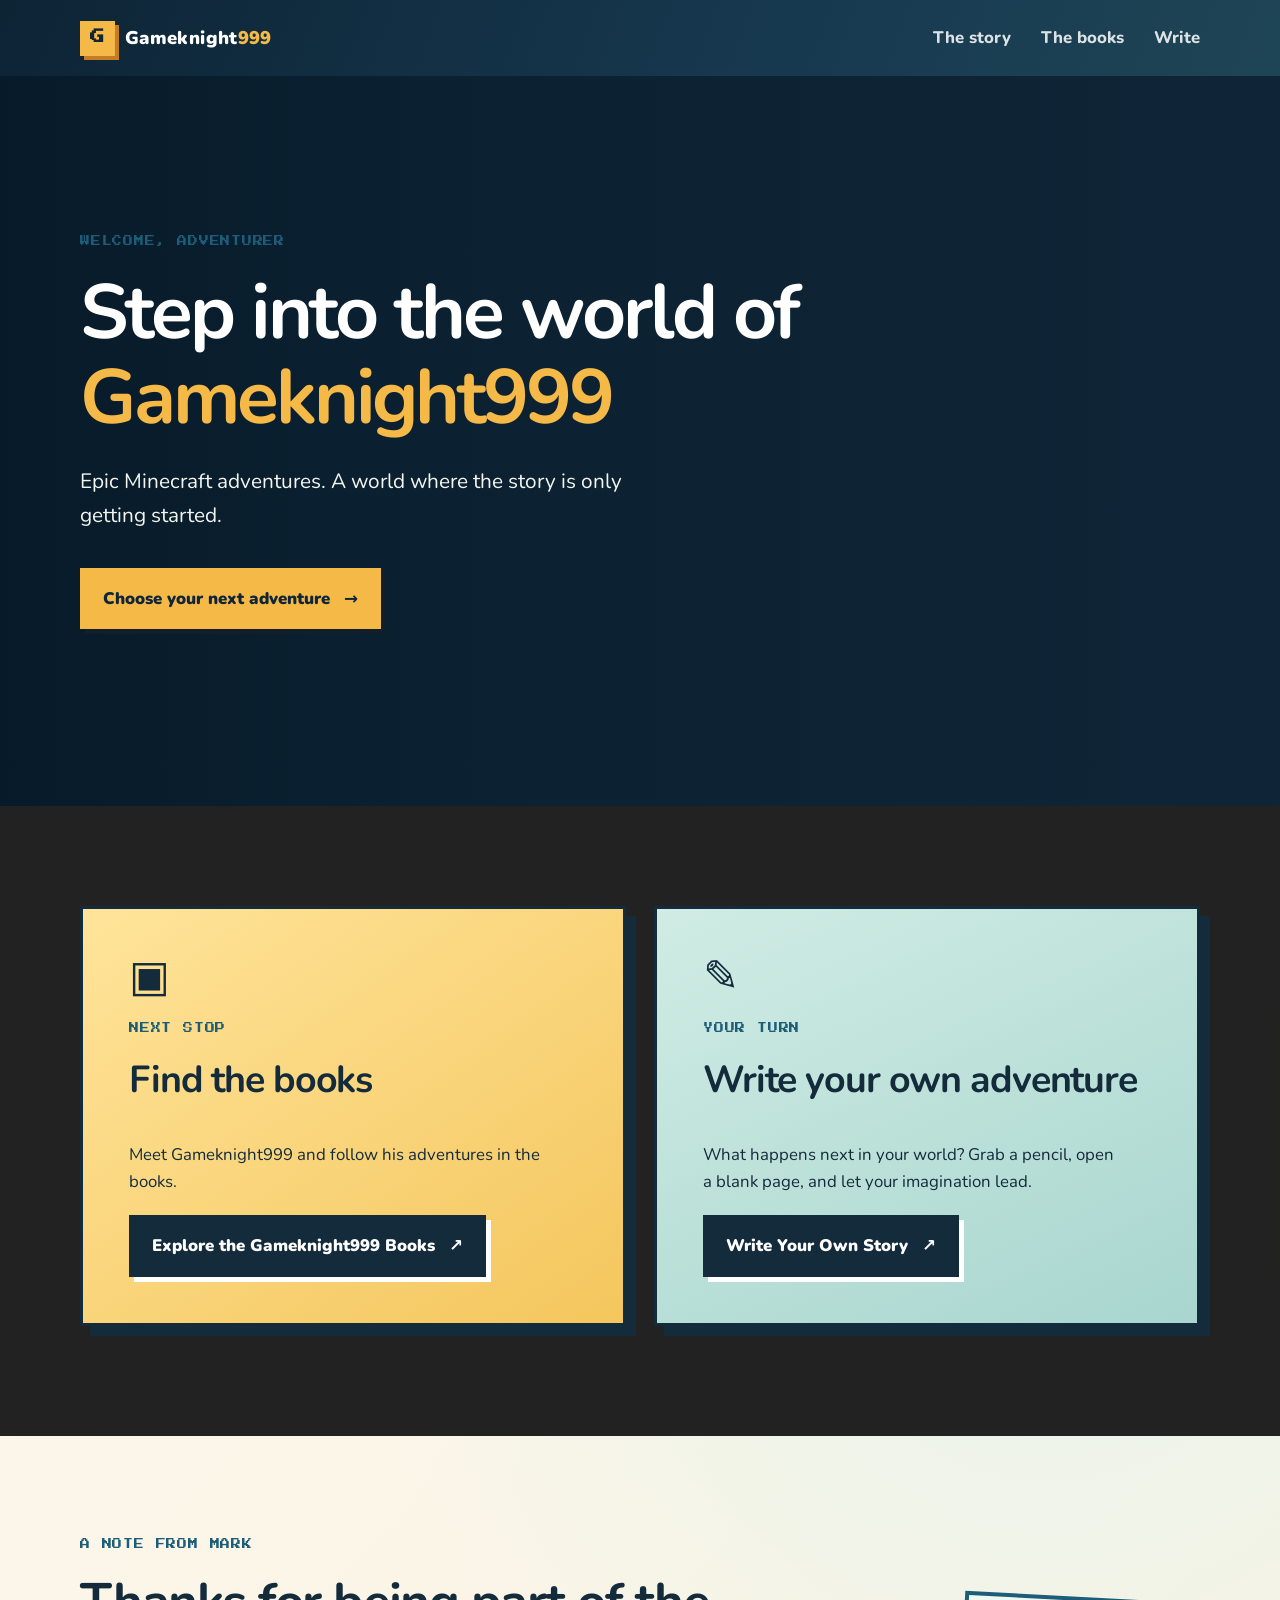
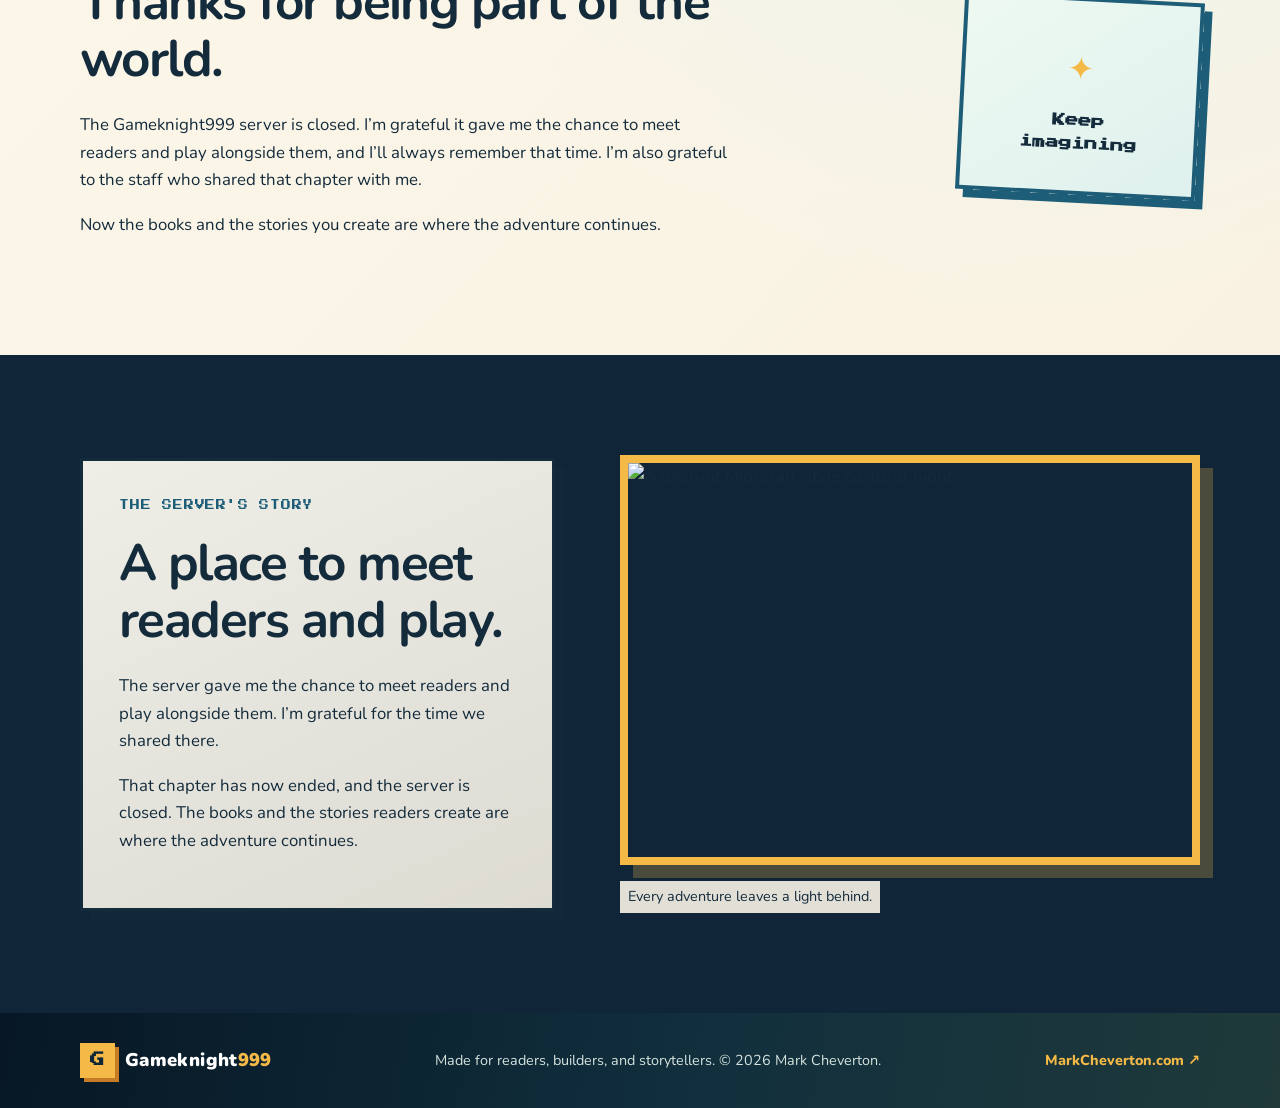
==== public/index.html @ 94f299b8 "Serve static site from public directory" ====
<!doctype html>
<html lang="en">
  <head>
    <meta charset="UTF-8" />
    <meta name="viewport" content="width=device-width, initial-scale=1.0" />
    <meta name="description" content="The home of Gameknight999 readers, stories, and adventures beyond the server." />
    <title>Gameknight999 | The adventures aren't over</title>
    <link rel="preconnect" href="https://fonts.googleapis.com" />
    <link rel="preconnect" href="https://fonts.gstatic.com" crossorigin />
    <link href="https://fonts.googleapis.com/css2?family=Nunito:wght@500;700;800;900&family=Press+Start+2P&display=swap" rel="stylesheet" />
    <link rel="stylesheet" href="styles.css" />
  </head>
  <body>
    <header class="site-header">
      <a class="brand" href="#top" aria-label="Gameknight999 home"><span class="brand-mark">G</span><span>Gameknight<span class="brand-number">999</span></span></a>
      <nav aria-label="Main navigation">
        <a href="#story">The story</a>
        <a href="#books">The books</a>
        <a href="#write">Write</a>
      </nav>
    </header>

    <main id="top">
      <section class="hero">
        <div class="hero-image" role="img" aria-label="Minecraft-style landscape at sunrise"></div>
        <div class="hero-content shell">
          <p class="eyebrow">Welcome, adventurer</p>
          <h1>Step into the world of <span>Gameknight999</span></h1>
          <p class="hero-copy">Epic Minecraft adventures. A world where the story is only getting started.</p>
          <a class="button button-gold" href="#books">Choose your next adventure <span aria-hidden="true">→</span></a>
        </div>
      </section>

      <section class="cards-section" aria-label="Keep exploring">
        <div class="cards shell">
          <article class="feature-card books" id="books">
            <div class="card-icon" aria-hidden="true">▣</div>
            <p class="eyebrow">Next stop</p>
            <h2>Find the books</h2>
            <p>Meet Gameknight999 and follow his adventures in the books.</p>
            <a class="button button-dark" href="https://www.markcheverton.com/books" target="_blank" rel="noreferrer">Explore the Gameknight999 Books <span aria-hidden="true">↗</span></a>
          </article>
          <article class="feature-card writing" id="write">
            <div class="card-icon" aria-hidden="true">✎</div>
            <p class="eyebrow">Your turn</p>
            <h2>Write your own adventure</h2>
            <p>What happens next in your world? Grab a pencil, open a blank page, and let your imagination lead.</p>
            <a class="button button-dark" href="https://www.markcheverton.com/fanfic" target="_blank" rel="noreferrer">Write Your Own Story <span aria-hidden="true">↗</span></a>
          </article>
        </div>
      </section>

      <section class="intro shell" aria-labelledby="welcome-heading">
        <div class="intro-card">
          <p class="eyebrow">A note from Mark</p>
          <h2 id="welcome-heading">Thanks for being part of the world.</h2>
          <p>The Gameknight999 server is closed. I’m grateful it gave me the chance to meet readers and play alongside them, and I’ll always remember that time. I’m also grateful to the staff who shared that chapter with me.</p>
          <p>Now the books and the stories you create are where the adventure continues.</p>
        </div>
        <div class="pixel-note" aria-hidden="true"><span>✦</span><strong>Keep<br />imagining</strong></div>
      </section>

      <section class="story section-dark" id="story" aria-labelledby="story-heading">
        <div class="shell story-grid">
          <div>
            <p class="eyebrow eyebrow-light">The server's story</p>
            <h2 id="story-heading">A place to meet readers and play.</h2>
            <p>The server gave me the chance to meet readers and play alongside them. I’m grateful for the time we shared there.</p>
            <p>That chapter has now ended, and the server is closed. The books and the stories readers create are where the adventure continues.</p>
          </div>
          <figure class="story-image"><img src="/images/allinonemovie-minecraft-1106253_1920.png" alt="A torch-lit Minecraft-style castle at night" loading="lazy" /><figcaption>Every adventure leaves a light behind.</figcaption></figure>
        </div>
      </section>
    </main>

    <footer class="site-footer">
      <div class="shell footer-inner"><a class="brand" href="https://www.markcheverton.com" target="_blank" rel="noreferrer"><span class="brand-mark">G</span><span>Gameknight<span class="brand-number">999</span></span></a><p>Made for readers, builders, and storytellers. © 2026 Mark Cheverton.</p><a href="https://www.markcheverton.com" target="_blank" rel="noreferrer">MarkCheverton.com ↗</a></div>
    </footer>
  </body>
</html>
---- public/styles.css ----
:root {
  --ink: #142b3c; --navy: #102638; --blue: #1d5d78; --sky: #dff1ee;
  --gold: #f5b947; --cream: #fff9ec; --white: #fff;
  --shadow: 0 18px 45px rgba(15, 45, 61, .14);
}
* { box-sizing: border-box; }
html { scroll-behavior: smooth; }
body { margin: 0; color: var(--ink); background: radial-gradient(circle at 82% 45%, #e9f4ec 0, transparent 38%), linear-gradient(135deg, #fffaf0, #f7f0df); font-family: Nunito, system-ui, sans-serif; font-size: 1.05rem; line-height: 1.65; }
a { color: inherit; }
.shell { width: min(1120px, calc(100% - 40px)); margin: auto; }
.site-header { height: 76px; background: linear-gradient(110deg, #0d2435, #173950 62%, #1e4555); color: #fff; display: flex; align-items: center; justify-content: space-between; padding: 0 max(20px, calc((100% - 1120px) / 2)); position: relative; z-index: 2; }
.brand { font-weight: 900; text-decoration: none; display: flex; align-items: center; gap: 10px; font-size: 1.15rem; letter-spacing: .02em; }
.brand-mark { display: grid; place-items: center; width: 35px; height: 35px; background: var(--gold); color: var(--navy); font-family: "Press Start 2P", monospace; font-size: .9rem; box-shadow: 4px 4px 0 #c57c25; }
.brand-number { color: var(--gold); }
nav { display: flex; gap: 30px; font-weight: 800; } nav a { text-decoration: none; opacity: .85; } nav a:hover { color: var(--gold); opacity: 1; }
.hero { min-height: 730px; position: relative; overflow: hidden; color: white; background: var(--navy); display: grid; align-items: center; }
.hero-image { position: absolute; inset: 0; background-image: linear-gradient(90deg, rgba(5,24,39,.82) 0%, rgba(9,31,46,.56) 43%, rgba(9,31,46,.1) 100%), url("/images/manddi-minecraft-6917341.jpg"); background-position: center; background-size: cover; background-attachment: fixed; }
.hero-content { position: relative; padding: 105px 0 125px; }
.eyebrow { font-family: "Press Start 2P", monospace; font-size: .62rem; letter-spacing: .08em; text-transform: uppercase; color: var(--blue); margin: 0 0 22px; } .eyebrow-light { color: var(--gold); }
h1, h2 { line-height: 1.1; margin: 0 0 24px; } h1 { font-size: clamp(2.7rem, 6vw, 5.8rem); max-width: 900px; letter-spacing: -.04em; } h1 span { color: var(--gold); } h2 { font-size: clamp(2rem, 4vw, 3.5rem); letter-spacing: -.03em; }
.hero-copy { max-width: 570px; font-size: 1.3rem; margin: 0 0 35px; color: #f4f5ee; }
.button { display: inline-flex; align-items: center; gap: 14px; padding: 14px 20px; font-weight: 900; text-decoration: none; border: 3px solid var(--ink); box-shadow: 5px 5px 0 var(--ink); transition: transform .15s, box-shadow .15s; } .button:hover { transform: translate(3px,3px); box-shadow: 2px 2px 0 var(--ink); } .button-gold { background: var(--gold); color: var(--navy); border-color: var(--gold); box-shadow: 5px 5px 0 #111f2a; }
.intro { display: grid; grid-template-columns: 1fr 240px; gap: 70px; align-items: center; padding-top: 100px; padding-bottom: 100px; } .intro-card { max-width: 700px; } .intro-card p { max-width: 650px; }
.pixel-note { background: linear-gradient(145deg, #edf9f1, var(--sky)); padding: 35px 25px; text-align: center; transform: rotate(3deg); border: 4px solid var(--blue); box-shadow: 8px 8px 0 var(--blue); font-family: "Press Start 2P", monospace; font-size: .82rem; line-height: 1.8; } .pixel-note span { display: block; color: var(--gold); font-size: 2rem; margin-bottom: 15px; }
.section-dark { background: var(--navy); color: white; } .story { position: relative; color: var(--ink); background-image: linear-gradient(90deg, rgba(255,249,236,.36), rgba(255,249,236,.12)), url("/images/Quiet voxel horizons for stories.png"); background-position: center; background-size: cover; background-attachment: fixed; } .story-grid { display: grid; grid-template-columns: .9fr 1.1fr; gap: 65px; align-items: center; padding-top: 100px; padding-bottom: 100px; } .story-grid > div { background: linear-gradient(155deg, rgba(255,253,244,.93), rgba(255,249,236,.86)); border: 3px solid var(--ink); padding: 36px; box-shadow: 10px 10px 0 rgba(20,43,60,.3); } .story .eyebrow { color: var(--blue); } .story p { color: var(--ink); max-width: 560px; } .story-image { margin: 0; } .story-image img { width: 100%; min-height: 410px; object-fit: cover; display: block; border: 8px solid var(--gold); box-shadow: 13px 13px 0 rgba(245,185,71,.25); } .story figcaption { display: inline-block; padding: 4px 8px; background: rgba(255,249,236,.88); color: var(--ink); font-size: .9rem; margin-top: 16px; }
.cards-section { position: relative; background: #2a241f url("/images/allinonemovie-minecraft-1106262_1920.png") center / cover no-repeat fixed; }
.cards-section::before { content: ""; position: absolute; inset: 0; background: rgba(15, 30, 37, .3); }
.cards { position: relative; display: grid; grid-template-columns: 1fr 1fr; gap: 28px; padding-top: 100px; padding-bottom: 110px; } .feature-card { padding: 46px; min-height: 420px; display: flex; flex-direction: column; align-items: flex-start; border: 3px solid var(--ink); box-shadow: 10px 10px 0 var(--ink); } .feature-card h2 { font-size: 2.35rem; } .feature-card p:not(.eyebrow) { max-width: 420px; } .books { background: linear-gradient(145deg, #ffe49a, #f4c65d); } .writing { background: linear-gradient(155deg, #d0ece4, #a8d6cf); } .card-icon { font-size: 2.7rem; line-height: 1; margin-bottom: 22px; } .button-dark { margin-top: auto; background: var(--ink); color: white; border-color: var(--ink); box-shadow: 5px 5px 0 #fff; } .button-dark:hover { box-shadow: 2px 2px 0 #fff; }
.site-footer { background: linear-gradient(100deg, #071725, #112f3d 55%, #203a3a); color: #d5e3df; padding: 30px 0; } .footer-inner { display: flex; align-items: center; justify-content: space-between; gap: 25px; font-size: .9rem; } .footer-inner .brand { color: #fff; } .footer-inner p { margin: 0; } .footer-inner > a:last-child { color: var(--gold); font-weight: 800; text-decoration: none; white-space: nowrap; }
@media (max-width: 760px) { .site-header { height: auto; min-height: 72px; gap: 15px; padding: 15px 20px; align-items: flex-start; } .site-header nav { gap: 12px; font-size: .85rem; flex-wrap: wrap; justify-content: flex-end; } .hero { min-height: 650px; } .hero-image { background-position: 62% center; } .hero-content { padding-top: 90px; padding-bottom: 90px; } .intro, .story-grid, .cards { grid-template-columns: 1fr; gap: 40px; } .intro { padding-top: 70px; padding-bottom: 75px; } .pixel-note { max-width: 250px; margin: auto; } .story-grid { padding-top: 70px; padding-bottom: 75px; } .story-image img { min-height: 280px; } .cards { padding-top: 70px; padding-bottom: 80px; } .feature-card { min-height: 370px; padding: 30px; } .footer-inner { flex-direction: column; align-items: flex-start; gap: 14px; } .footer-inner p { order: 3; } .footer-inner > a:last-child { white-space: normal; } }
@media (max-width: 760px), (prefers-reduced-motion: reduce) { .hero-image, .cards-section, .story { background-attachment: scroll; } }
@media (prefers-reduced-motion: reduce) { html { scroll-behavior: auto; } }
@media (max-width: 760px) { .story-grid > div { padding: 26px; } }
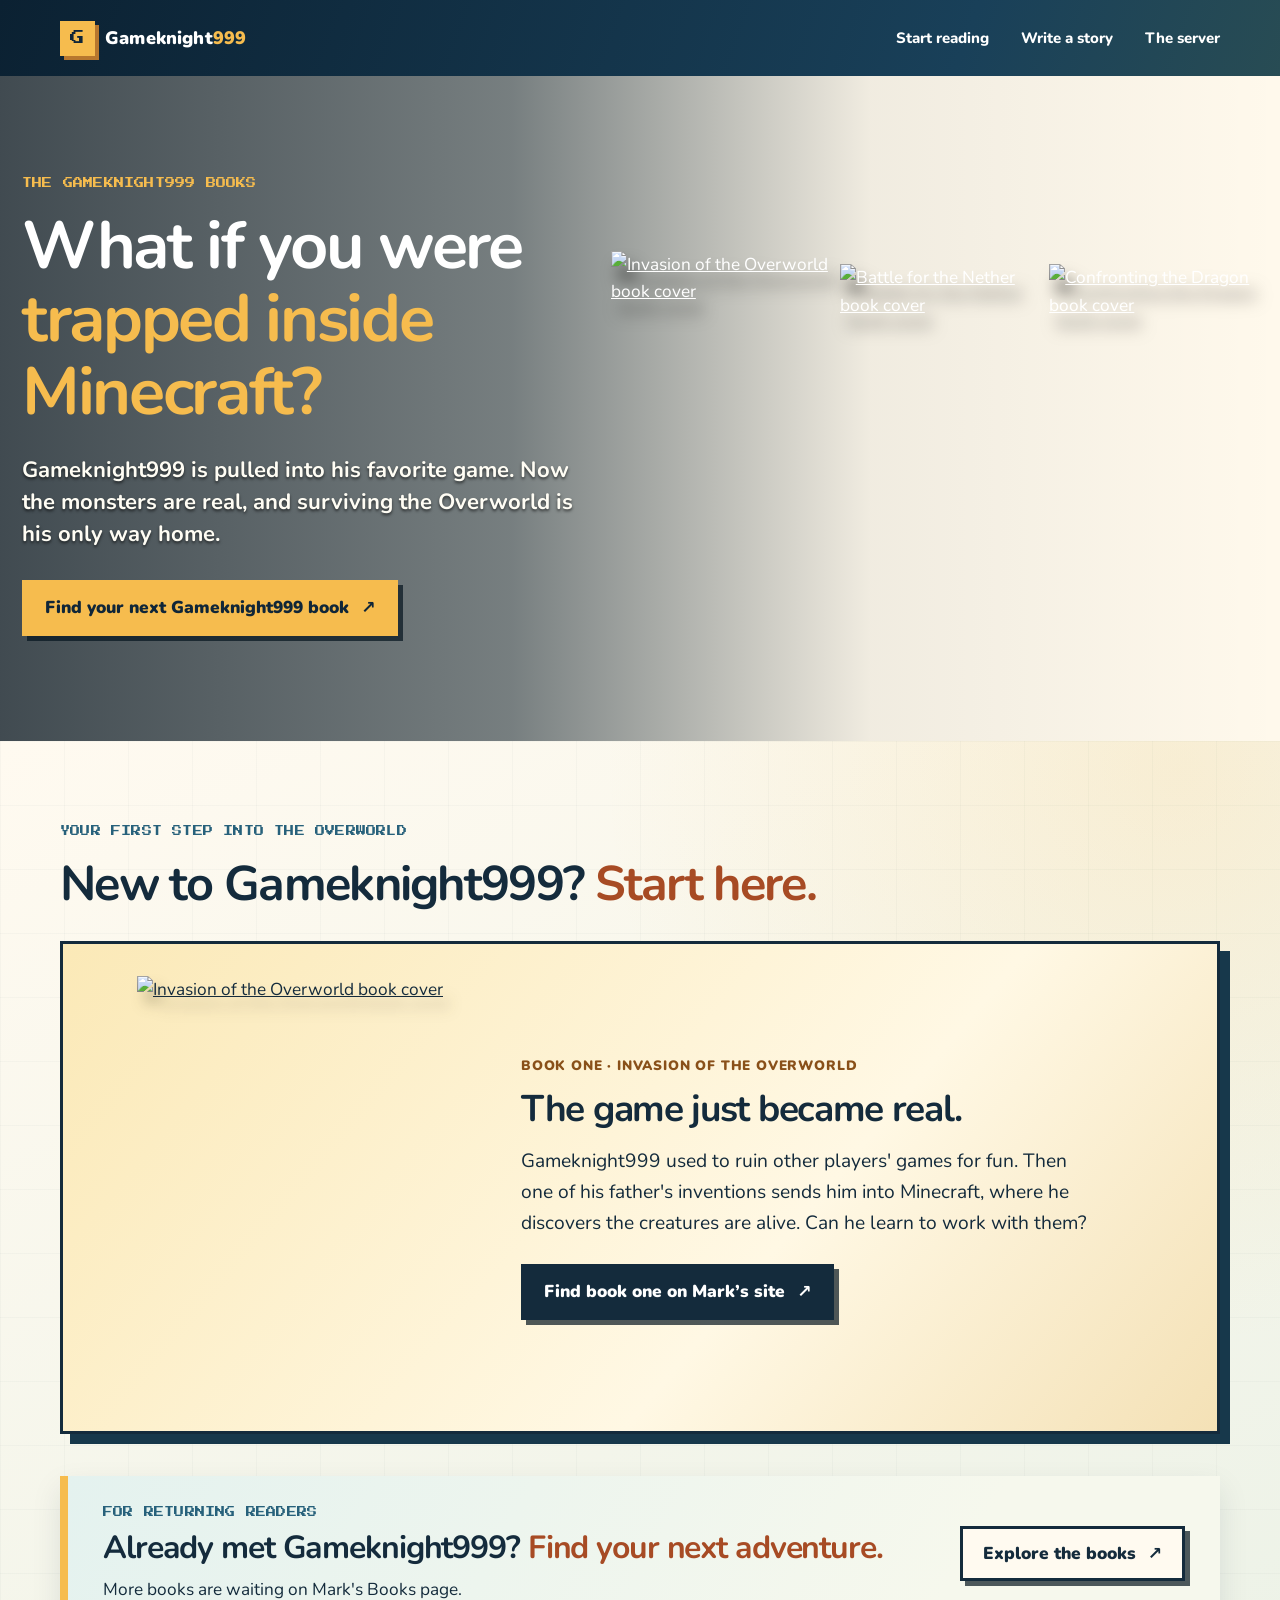
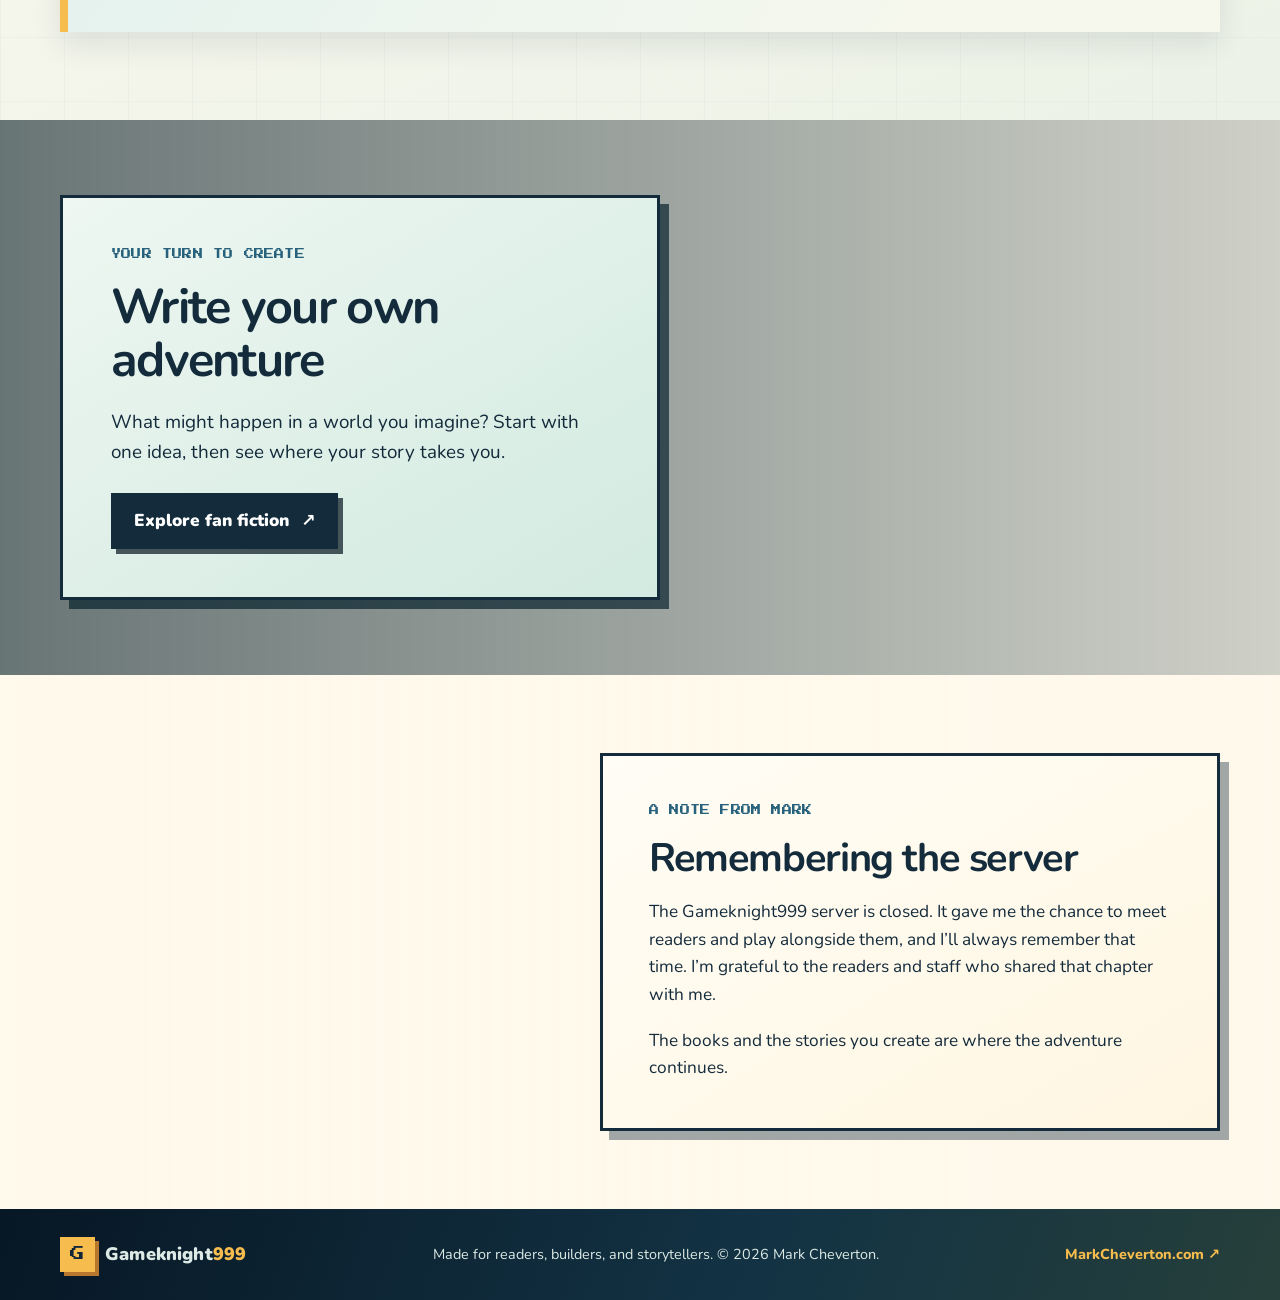
==== commit cbabd3d0: "Feature Gameknight999 books on homepage" ====
--- a/public/index.html
+++ b/public/index.html
@@ -1,80 +1,70 @@
 <!doctype html>
 <html lang="en">
-  <head>
-    <meta charset="UTF-8" />
-    <meta name="viewport" content="width=device-width, initial-scale=1.0" />
-    <meta name="description" content="The home of Gameknight999 readers, stories, and adventures beyond the server." />
-    <title>Gameknight999 | The adventures aren't over</title>
-    <link rel="preconnect" href="https://fonts.googleapis.com" />
-    <link rel="preconnect" href="https://fonts.gstatic.com" crossorigin />
-    <link href="https://fonts.googleapis.com/css2?family=Nunito:wght@500;700;800;900&family=Press+Start+2P&display=swap" rel="stylesheet" />
-    <link rel="stylesheet" href="styles.css" />
-  </head>
-  <body>
-    <header class="site-header">
-      <a class="brand" href="#top" aria-label="Gameknight999 home"><span class="brand-mark">G</span><span>Gameknight<span class="brand-number">999</span></span></a>
-      <nav aria-label="Main navigation">
-        <a href="#story">The story</a>
-        <a href="#books">The books</a>
-        <a href="#write">Write</a>
-      </nav>
-    </header>
-
-    <main id="top">
-      <section class="hero">
-        <div class="hero-image" role="img" aria-label="Minecraft-style landscape at sunrise"></div>
-        <div class="hero-content shell">
-          <p class="eyebrow">Welcome, adventurer</p>
-          <h1>Step into the world of <span>Gameknight999</span></h1>
-          <p class="hero-copy">Epic Minecraft adventures. A world where the story is only getting started.</p>
-          <a class="button button-gold" href="#books">Choose your next adventure <span aria-hidden="true">→</span></a>
+<head>
+  <meta charset="UTF-8" />
+  <meta name="viewport" content="width=device-width, initial-scale=1.0" />
+  <meta name="description" content="Meet Gameknight999: a gamer pulled into a world where the monsters are real. Discover the books by Mark Cheverton." />
+  <title>Gameknight999 | Find your next book</title>
+  <link rel="preconnect" href="https://fonts.googleapis.com" />
+  <link rel="preconnect" href="https://fonts.gstatic.com" crossorigin />
+  <link href="https://fonts.googleapis.com/css2?family=Nunito:wght@500;700;800;900&family=Press+Start+2P&display=swap" rel="stylesheet" />
+  <link rel="stylesheet" href="styles.css" />
+</head>
+<body>
+  <header class="site-header">
+    <a class="brand" href="#top" aria-label="Gameknight999 home"><span class="brand-mark">G</span><span>Gameknight<span class="brand-number">999</span></span></a>
+    <nav aria-label="Main navigation"><a href="#books">Start reading</a><a href="#write">Write a story</a><a href="#server">The server</a></nav>
+  </header>
+  <main id="top">
+    <section class="hero" aria-labelledby="hero-heading">
+      <div class="shell hero-grid">
+        <div class="hero-content">
+          <p class="eyebrow eyebrow-gold">The Gameknight999 books</p>
+          <h1 id="hero-heading">What if you were <span>trapped inside Minecraft?</span></h1>
+          <p class="hero-copy">Gameknight999 is pulled into his favorite game. Now the monsters are real, and surviving the Overworld is his only way home.</p>
+          <a class="button button-gold" href="https://www.markcheverton.com/books">Find your next Gameknight999 book <span aria-hidden="true">↗</span></a>
         </div>
-      </section>
-
-      <section class="cards-section" aria-label="Keep exploring">
-        <div class="cards shell">
-          <article class="feature-card books" id="books">
-            <div class="card-icon" aria-hidden="true">▣</div>
-            <p class="eyebrow">Next stop</p>
-            <h2>Find the books</h2>
-            <p>Meet Gameknight999 and follow his adventures in the books.</p>
-            <a class="button button-dark" href="https://www.markcheverton.com/books" target="_blank" rel="noreferrer">Explore the Gameknight999 Books <span aria-hidden="true">↗</span></a>
-          </article>
-          <article class="feature-card writing" id="write">
-            <div class="card-icon" aria-hidden="true">✎</div>
-            <p class="eyebrow">Your turn</p>
-            <h2>Write your own adventure</h2>
-            <p>What happens next in your world? Grab a pencil, open a blank page, and let your imagination lead.</p>
-            <a class="button button-dark" href="https://www.markcheverton.com/fanfic" target="_blank" rel="noreferrer">Write Your Own Story <span aria-hidden="true">↗</span></a>
-          </article>
+        <div class="hero-books" aria-label="The first three Gameknight999 book covers">
+          <a class="cover cover-one" href="https://www.markcheverton.com/books" aria-label="Explore Invasion of the Overworld on Mark's books page"><img src="/images/books/Book-1-3D-small.png" alt="Invasion of the Overworld book cover" width="396" height="540" /></a>
+          <a class="cover cover-two" href="https://www.markcheverton.com/books" aria-label="Explore Battle for the Nether on Mark's books page"><img src="/images/books/Book-2-3D-small.png" alt="Battle for the Nether book cover" width="396" height="540" /></a>
+          <a class="cover cover-three" href="https://www.markcheverton.com/books" aria-label="Explore Confronting the Dragon on Mark's books page"><img src="/images/books/Book-3-3D-small.png" alt="Confronting the Dragon book cover" width="396" height="540" /></a>
         </div>
-      </section>
-
-      <section class="intro shell" aria-labelledby="welcome-heading">
-        <div class="intro-card">
-          <p class="eyebrow">A note from Mark</p>
-          <h2 id="welcome-heading">Thanks for being part of the world.</h2>
-          <p>The Gameknight999 server is closed. I’m grateful it gave me the chance to meet readers and play alongside them, and I’ll always remember that time. I’m also grateful to the staff who shared that chapter with me.</p>
-          <p>Now the books and the stories you create are where the adventure continues.</p>
+      </div>
+    </section>
+    <section class="discovery" id="books" aria-labelledby="books-heading">
+      <div class="shell">
+        <p class="eyebrow">Your first step into the Overworld</p>
+        <h2 id="books-heading">New to Gameknight999? <span>Start here.</span></h2>
+        <div class="first-book">
+          <a class="first-cover" href="https://www.markcheverton.com/books" aria-label="Explore Invasion of the Overworld on Mark's books page"><img src="/images/books/Book-1-3D-small.png" alt="Invasion of the Overworld book cover" width="396" height="540" loading="lazy" /></a>
+          <div class="first-copy">
+            <p class="book-label">Book one · Invasion of the Overworld</p>
+            <h3>The game just became real.</h3>
+            <p>Gameknight999 used to ruin other players' games for fun. Then one of his father's inventions sends him into Minecraft, where he discovers the creatures are alive. Can he learn to work with them?</p>
+            <a class="button button-dark" href="https://www.markcheverton.com/books">Find book one on Mark’s site <span aria-hidden="true">↗</span></a>
+          </div>
         </div>
-        <div class="pixel-note" aria-hidden="true"><span>✦</span><strong>Keep<br />imagining</strong></div>
-      </section>
-
-      <section class="story section-dark" id="story" aria-labelledby="story-heading">
-        <div class="shell story-grid">
-          <div>
-            <p class="eyebrow eyebrow-light">The server's story</p>
-            <h2 id="story-heading">A place to meet readers and play.</h2>
-            <p>The server gave me the chance to meet readers and play alongside them. I’m grateful for the time we shared there.</p>
-            <p>That chapter has now ended, and the server is closed. The books and the stories readers create are where the adventure continues.</p>
-          </div>
-          <figure class="story-image"><img src="/images/allinonemovie-minecraft-1106253_1920.png" alt="A torch-lit Minecraft-style castle at night" loading="lazy" /><figcaption>Every adventure leaves a light behind.</figcaption></figure>
+        <div class="returning">
+          <div><p class="eyebrow">For returning readers</p><h3>Already met Gameknight999? <span>Find your next adventure.</span></h3><p>More books are waiting on Mark's Books page.</p></div>
+          <a class="button button-outline" href="https://www.markcheverton.com/books">Explore the books <span aria-hidden="true">↗</span></a>
         </div>
-      </section>
-    </main>
-
-    <footer class="site-footer">
-      <div class="shell footer-inner"><a class="brand" href="https://www.markcheverton.com" target="_blank" rel="noreferrer"><span class="brand-mark">G</span><span>Gameknight<span class="brand-number">999</span></span></a><p>Made for readers, builders, and storytellers. © 2026 Mark Cheverton.</p><a href="https://www.markcheverton.com" target="_blank" rel="noreferrer">MarkCheverton.com ↗</a></div>
-    </footer>
-  </body>
+      </div>
+    </section>
+    <section class="writing-section" id="write" aria-labelledby="write-heading">
+      <div class="shell writing-layout"><div class="writing-panel">
+        <p class="eyebrow">Your turn to create</p><h2 id="write-heading">Write your own adventure</h2>
+        <p>What might happen in a world you imagine? Start with one idea, then see where your story takes you.</p>
+        <a class="button button-dark" href="https://www.markcheverton.com/fanfic">Explore fan fiction <span aria-hidden="true">↗</span></a>
+      </div></div>
+    </section>
+    <section class="server-section" id="server" aria-labelledby="server-heading">
+      <div class="shell server-layout"><div class="server-panel">
+        <p class="eyebrow">A note from Mark</p><h2 id="server-heading">Remembering the server</h2>
+        <p>The Gameknight999 server is closed. It gave me the chance to meet readers and play alongside them, and I’ll always remember that time. I’m grateful to the readers and staff who shared that chapter with me.</p>
+        <p>The books and the stories you create are where the adventure continues.</p>
+      </div></div>
+    </section>
+  </main>
+  <footer class="site-footer"><div class="shell footer-inner"><a class="brand" href="https://www.markcheverton.com"><span class="brand-mark">G</span><span>Gameknight<span class="brand-number">999</span></span></a><p>Made for readers, builders, and storytellers. © 2026 Mark Cheverton.</p><a href="https://www.markcheverton.com">MarkCheverton.com ↗</a></div></footer>
+</body>
 </html>
--- a/public/styles.css
+++ b/public/styles.css
@@ -1,33 +1,63 @@
-:root {
-  --ink: #142b3c; --navy: #102638; --blue: #1d5d78; --sky: #dff1ee;
-  --gold: #f5b947; --cream: #fff9ec; --white: #fff;
-  --shadow: 0 18px 45px rgba(15, 45, 61, .14);
-}
+:root { --ink: #142b3c; --navy: #102638; --gold: #f6bc4e; --cream: #fff9ec; --blue: #27617b; }
 * { box-sizing: border-box; }
 html { scroll-behavior: smooth; }
-body { margin: 0; color: var(--ink); background: radial-gradient(circle at 82% 45%, #e9f4ec 0, transparent 38%), linear-gradient(135deg, #fffaf0, #f7f0df); font-family: Nunito, system-ui, sans-serif; font-size: 1.05rem; line-height: 1.65; }
-a { color: inherit; }
-.shell { width: min(1120px, calc(100% - 40px)); margin: auto; }
-.site-header { height: 76px; background: linear-gradient(110deg, #0d2435, #173950 62%, #1e4555); color: #fff; display: flex; align-items: center; justify-content: space-between; padding: 0 max(20px, calc((100% - 1120px) / 2)); position: relative; z-index: 2; }
-.brand { font-weight: 900; text-decoration: none; display: flex; align-items: center; gap: 10px; font-size: 1.15rem; letter-spacing: .02em; }
-.brand-mark { display: grid; place-items: center; width: 35px; height: 35px; background: var(--gold); color: var(--navy); font-family: "Press Start 2P", monospace; font-size: .9rem; box-shadow: 4px 4px 0 #c57c25; }
+body { margin: 0; color: var(--ink); background: var(--cream); font-family: Nunito, system-ui, sans-serif; font-size: 1.08rem; line-height: 1.6; }
+a { color: inherit; } img { max-width: 100%; }
+.shell { width: min(1160px, calc(100% - 44px)); margin: auto; }
+.site-header { min-height: 76px; background: linear-gradient(110deg, #0b2132, #194059 75%, #284c54); color: white; display: flex; align-items: center; justify-content: space-between; gap: 24px; padding: 12px max(22px, calc((100% - 1160px) / 2)); position: relative; z-index: 2; }
+.brand { display: inline-flex; align-items: center; gap: 10px; font-weight: 900; font-size: 1.13rem; letter-spacing: .01em; text-decoration: none; white-space: nowrap; }
+.brand-mark { display: grid; place-items: center; width: 35px; height: 35px; background: var(--gold); color: var(--navy); font: .9rem "Press Start 2P", monospace; box-shadow: 4px 4px 0 #b7772e; }
 .brand-number { color: var(--gold); }
-nav { display: flex; gap: 30px; font-weight: 800; } nav a { text-decoration: none; opacity: .85; } nav a:hover { color: var(--gold); opacity: 1; }
-.hero { min-height: 730px; position: relative; overflow: hidden; color: white; background: var(--navy); display: grid; align-items: center; }
-.hero-image { position: absolute; inset: 0; background-image: linear-gradient(90deg, rgba(5,24,39,.82) 0%, rgba(9,31,46,.56) 43%, rgba(9,31,46,.1) 100%), url("/images/manddi-minecraft-6917341.jpg"); background-position: center; background-size: cover; background-attachment: fixed; }
-.hero-content { position: relative; padding: 105px 0 125px; }
-.eyebrow { font-family: "Press Start 2P", monospace; font-size: .62rem; letter-spacing: .08em; text-transform: uppercase; color: var(--blue); margin: 0 0 22px; } .eyebrow-light { color: var(--gold); }
-h1, h2 { line-height: 1.1; margin: 0 0 24px; } h1 { font-size: clamp(2.7rem, 6vw, 5.8rem); max-width: 900px; letter-spacing: -.04em; } h1 span { color: var(--gold); } h2 { font-size: clamp(2rem, 4vw, 3.5rem); letter-spacing: -.03em; }
-.hero-copy { max-width: 570px; font-size: 1.3rem; margin: 0 0 35px; color: #f4f5ee; }
-.button { display: inline-flex; align-items: center; gap: 14px; padding: 14px 20px; font-weight: 900; text-decoration: none; border: 3px solid var(--ink); box-shadow: 5px 5px 0 var(--ink); transition: transform .15s, box-shadow .15s; } .button:hover { transform: translate(3px,3px); box-shadow: 2px 2px 0 var(--ink); } .button-gold { background: var(--gold); color: var(--navy); border-color: var(--gold); box-shadow: 5px 5px 0 #111f2a; }
-.intro { display: grid; grid-template-columns: 1fr 240px; gap: 70px; align-items: center; padding-top: 100px; padding-bottom: 100px; } .intro-card { max-width: 700px; } .intro-card p { max-width: 650px; }
-.pixel-note { background: linear-gradient(145deg, #edf9f1, var(--sky)); padding: 35px 25px; text-align: center; transform: rotate(3deg); border: 4px solid var(--blue); box-shadow: 8px 8px 0 var(--blue); font-family: "Press Start 2P", monospace; font-size: .82rem; line-height: 1.8; } .pixel-note span { display: block; color: var(--gold); font-size: 2rem; margin-bottom: 15px; }
-.section-dark { background: var(--navy); color: white; } .story { position: relative; color: var(--ink); background-image: linear-gradient(90deg, rgba(255,249,236,.36), rgba(255,249,236,.12)), url("/images/Quiet voxel horizons for stories.png"); background-position: center; background-size: cover; background-attachment: fixed; } .story-grid { display: grid; grid-template-columns: .9fr 1.1fr; gap: 65px; align-items: center; padding-top: 100px; padding-bottom: 100px; } .story-grid > div { background: linear-gradient(155deg, rgba(255,253,244,.93), rgba(255,249,236,.86)); border: 3px solid var(--ink); padding: 36px; box-shadow: 10px 10px 0 rgba(20,43,60,.3); } .story .eyebrow { color: var(--blue); } .story p { color: var(--ink); max-width: 560px; } .story-image { margin: 0; } .story-image img { width: 100%; min-height: 410px; object-fit: cover; display: block; border: 8px solid var(--gold); box-shadow: 13px 13px 0 rgba(245,185,71,.25); } .story figcaption { display: inline-block; padding: 4px 8px; background: rgba(255,249,236,.88); color: var(--ink); font-size: .9rem; margin-top: 16px; }
-.cards-section { position: relative; background: #2a241f url("/images/allinonemovie-minecraft-1106262_1920.png") center / cover no-repeat fixed; }
-.cards-section::before { content: ""; position: absolute; inset: 0; background: rgba(15, 30, 37, .3); }
-.cards { position: relative; display: grid; grid-template-columns: 1fr 1fr; gap: 28px; padding-top: 100px; padding-bottom: 110px; } .feature-card { padding: 46px; min-height: 420px; display: flex; flex-direction: column; align-items: flex-start; border: 3px solid var(--ink); box-shadow: 10px 10px 0 var(--ink); } .feature-card h2 { font-size: 2.35rem; } .feature-card p:not(.eyebrow) { max-width: 420px; } .books { background: linear-gradient(145deg, #ffe49a, #f4c65d); } .writing { background: linear-gradient(155deg, #d0ece4, #a8d6cf); } .card-icon { font-size: 2.7rem; line-height: 1; margin-bottom: 22px; } .button-dark { margin-top: auto; background: var(--ink); color: white; border-color: var(--ink); box-shadow: 5px 5px 0 #fff; } .button-dark:hover { box-shadow: 2px 2px 0 #fff; }
-.site-footer { background: linear-gradient(100deg, #071725, #112f3d 55%, #203a3a); color: #d5e3df; padding: 30px 0; } .footer-inner { display: flex; align-items: center; justify-content: space-between; gap: 25px; font-size: .9rem; } .footer-inner .brand { color: #fff; } .footer-inner p { margin: 0; } .footer-inner > a:last-child { color: var(--gold); font-weight: 800; text-decoration: none; white-space: nowrap; }
-@media (max-width: 760px) { .site-header { height: auto; min-height: 72px; gap: 15px; padding: 15px 20px; align-items: flex-start; } .site-header nav { gap: 12px; font-size: .85rem; flex-wrap: wrap; justify-content: flex-end; } .hero { min-height: 650px; } .hero-image { background-position: 62% center; } .hero-content { padding-top: 90px; padding-bottom: 90px; } .intro, .story-grid, .cards { grid-template-columns: 1fr; gap: 40px; } .intro { padding-top: 70px; padding-bottom: 75px; } .pixel-note { max-width: 250px; margin: auto; } .story-grid { padding-top: 70px; padding-bottom: 75px; } .story-image img { min-height: 280px; } .cards { padding-top: 70px; padding-bottom: 80px; } .feature-card { min-height: 370px; padding: 30px; } .footer-inner { flex-direction: column; align-items: flex-start; gap: 14px; } .footer-inner p { order: 3; } .footer-inner > a:last-child { white-space: normal; } }
-@media (max-width: 760px), (prefers-reduced-motion: reduce) { .hero-image, .cards-section, .story { background-attachment: scroll; } }
-@media (prefers-reduced-motion: reduce) { html { scroll-behavior: auto; } }
-@media (max-width: 760px) { .story-grid > div { padding: 26px; } }
+nav { display: flex; flex-wrap: wrap; gap: clamp(12px, 3vw, 32px); font-weight: 800; font-size: .94rem; }
+nav a { text-decoration: none; } nav a:hover, nav a:focus-visible { color: var(--gold); }
+.eyebrow { margin: 0 0 18px; color: var(--blue); font: .63rem/1.7 "Press Start 2P", monospace; letter-spacing: .02em; text-transform: uppercase; }
+.eyebrow-gold { color: var(--gold); }
+h1, h2, h3 { line-height: 1.09; letter-spacing: -.035em; margin: 0; }
+h1 { font-size: clamp(2.7rem, 5.2vw, 5.1rem); max-width: 700px; }
+h2 { font-size: clamp(2.2rem, 3.8vw, 3.7rem); }
+h3 { font-size: clamp(1.8rem, 2.9vw, 2.7rem); }
+.button { display: inline-flex; align-items: center; justify-content: center; gap: 12px; max-width: 100%; padding: 14px 20px; font-weight: 900; line-height: 1.25; text-align: center; text-decoration: none; border: 3px solid currentColor; box-shadow: 5px 5px 0 rgba(5,21,31,.7); transition: transform .15s, box-shadow .15s; }
+.button:hover { transform: translate(3px,3px); box-shadow: 2px 2px 0 rgba(5,21,31,.7); }
+.button:focus-visible, a:focus-visible { outline: 3px solid #fce29c; outline-offset: 4px; }
+.button-gold { color: var(--navy); background: var(--gold); border-color: var(--gold); }
+.button-dark { color: white; background: var(--ink); border-color: var(--ink); }
+.button-outline { color: var(--ink); background: #fffaf0; border-color: var(--ink); }
+.hero { color: white; background: linear-gradient(90deg, rgba(5,20,32,.76) 0%, rgba(7,26,39,.55) 40%, rgba(8,25,38,.06) 68%, transparent 100%), url('/images/manddi-minecraft-6917341.jpg') center bottom / auto 112vh fixed; }
+.hero-grid { width: min(1320px, calc(100% - 44px)); min-height: 665px; padding-top: 72px; padding-bottom: 78px; display: grid; grid-template-columns: minmax(0, .86fr) minmax(0, 1fr); align-items: center; gap: 30px; }
+.hero h1 span { color: var(--gold); }
+.hero-copy { max-width: 610px; margin: 26px 0 30px; font-size: clamp(1.14rem, 1.9vw, 1.38rem); font-weight: 700; line-height: 1.45; color: #fffdf4; text-shadow: 0 2px 3px rgba(0,0,0,.6); }
+.hero-books { display: flex; align-items: center; justify-content: center; gap: 2px; min-width: 0; }
+.cover { display: block; width: 32%; flex: none; transition: transform .15s; filter: drop-shadow(8px 15px 8px rgba(0,0,0,.5)); }
+.cover:hover { transform: translateY(-8px); }
+.cover img { display: block; width: 100%; height: auto; }
+.cover-one { width: 35%; }
+.discovery { background: linear-gradient(rgba(73,107,87,.035) 1px, transparent 1px), linear-gradient(90deg, rgba(73,107,87,.035) 1px, transparent 1px), radial-gradient(circle at 92% 3%, rgba(246,188,78,.16), transparent 38%), linear-gradient(155deg, #fffaf0, #ecf2e7); background-size: 64px 64px, 64px 64px, auto, auto; padding: 82px 0 88px; }
+.discovery h2 { max-width: 880px; margin-bottom: 30px; }
+.discovery h2 span, .returning h3 span { color: #a74b24; }
+.first-book { display: grid; grid-template-columns: minmax(210px, 330px) 1fr; gap: clamp(24px, 5vw, 80px); align-items: center; padding: 32px clamp(22px, 5vw, 68px); border: 3px solid var(--ink); background: linear-gradient(130deg, #fbe9b7, #fff8e4 62%, #f4e1b6); box-shadow: 10px 10px 0 #17384b; }
+.first-cover { display: block; width: min(100%, 310px); margin: auto; filter: drop-shadow(8px 12px 7px rgba(48,42,21,.25)); }
+.first-cover img { display: block; width: 100%; height: auto; }
+.book-label { margin: 0 0 12px; font-weight: 900; color: #895019; text-transform: uppercase; letter-spacing: .06em; font-size: .85rem; }
+.first-copy h3 { max-width: 530px; }
+.first-copy p:not(.book-label) { max-width: 580px; margin: 17px 0 26px; font-size: 1.2rem; }
+.returning { display: flex; align-items: center; justify-content: space-between; gap: 30px; margin-top: 42px; padding: 28px 35px; border-left: 8px solid var(--gold); background: linear-gradient(120deg, #e4f2ef, #f6f8ed 76%); box-shadow: 0 12px 28px rgba(20,43,60,.1); }
+.returning .eyebrow { margin-bottom: 10px; }
+.returning h3 { font-size: clamp(1.65rem, 2.5vw, 2.4rem); }
+.returning p:last-child { margin: 10px 0 0; }
+.returning .button { flex: none; }
+.writing-section { background: linear-gradient(90deg, rgba(12,36,44,.62), rgba(15,48,55,.2)), url('/images/allinonemovie-minecraft-1106262_1920.png') center / cover fixed; padding: 75px 0; }
+.writing-layout { display: flex; justify-content: flex-start; }
+.writing-panel { width: min(600px, 100%); padding: clamp(26px, 4vw, 48px); background: linear-gradient(145deg, rgba(242,251,245,.97), rgba(213,238,228,.95)); border: 3px solid var(--ink); box-shadow: 9px 9px 0 rgba(8,35,46,.7); }
+.writing-panel p:not(.eyebrow) { max-width: 480px; margin: 20px 0 26px; font-size: 1.18rem; }
+.server-section { background: linear-gradient(90deg, rgba(255,250,235,.25), rgba(255,250,235,.03)), url('/images/Quiet voxel horizons for stories.png') center / cover fixed; padding: 78px 0; }
+.server-layout { display: flex; justify-content: flex-end; }
+.server-panel { width: min(620px, 100%); padding: clamp(27px, 4vw, 46px); background: linear-gradient(150deg, rgba(255,253,246,.96), rgba(255,246,225,.94)); border: 3px solid var(--ink); box-shadow: 9px 9px 0 rgba(20,43,60,.4); }
+.server-panel h2 { font-size: clamp(2rem, 3.1vw, 3rem); }
+.server-panel p:not(.eyebrow) { margin: 18px 0 0; }
+.site-footer { color: #dce9e4; background: linear-gradient(110deg, #071725, #133344 60%, #263f3a); padding: 28px 0; }
+.footer-inner { display: flex; align-items: center; justify-content: space-between; gap: 25px; font-size: .9rem; }
+.footer-inner p { margin: 0; } .footer-inner > a:last-child { color: var(--gold); font-weight: 800; white-space: nowrap; text-decoration: none; }
+@media (max-width: 850px) { .hero-grid { grid-template-columns: 1fr; padding-top: 60px; gap: 0; } .hero-books { width: min(500px, 100%); margin: 25px auto 0; } }
+@media (max-width: 760px) { .hero, .writing-section, .server-section { background-attachment: scroll; } .site-header { align-items: flex-start; flex-direction: column; gap: 10px; } nav { gap: 18px; } .hero { background-image: linear-gradient(90deg, rgba(5,20,32,.76), rgba(7,26,39,.42)), url('/images/manddi-minecraft-6917341.jpg'); background-size: cover; background-position: 58% bottom; } .hero-grid { min-height: 0; padding-top: 58px; padding-bottom: 38px; } .first-book { grid-template-columns: 1fr; } .first-cover { width: min(230px, 65%); } .returning { align-items: flex-start; flex-direction: column; } .writing-section, .server-section { padding: 52px 0; } .footer-inner { align-items: flex-start; flex-direction: column; gap: 14px; } }
+@media (max-width: 500px) { .shell { width: min(100% - 32px, 1160px); } h1 { font-size: clamp(2.45rem, 10vw, 3.4rem); } .hero-books { width: min(390px, 100%); } .discovery { padding: 58px 0 66px; } .first-book { padding: 25px 18px; box-shadow: 6px 6px 0 #17384b; } .returning { padding: 23px; } .button { width: 100%; } }
+@media (prefers-reduced-motion: reduce) { html { scroll-behavior: auto; } .hero, .writing-section, .server-section { background-attachment: scroll; } .button, .cover { transition: none; } .button:hover, .cover:hover { transform: none; } }
